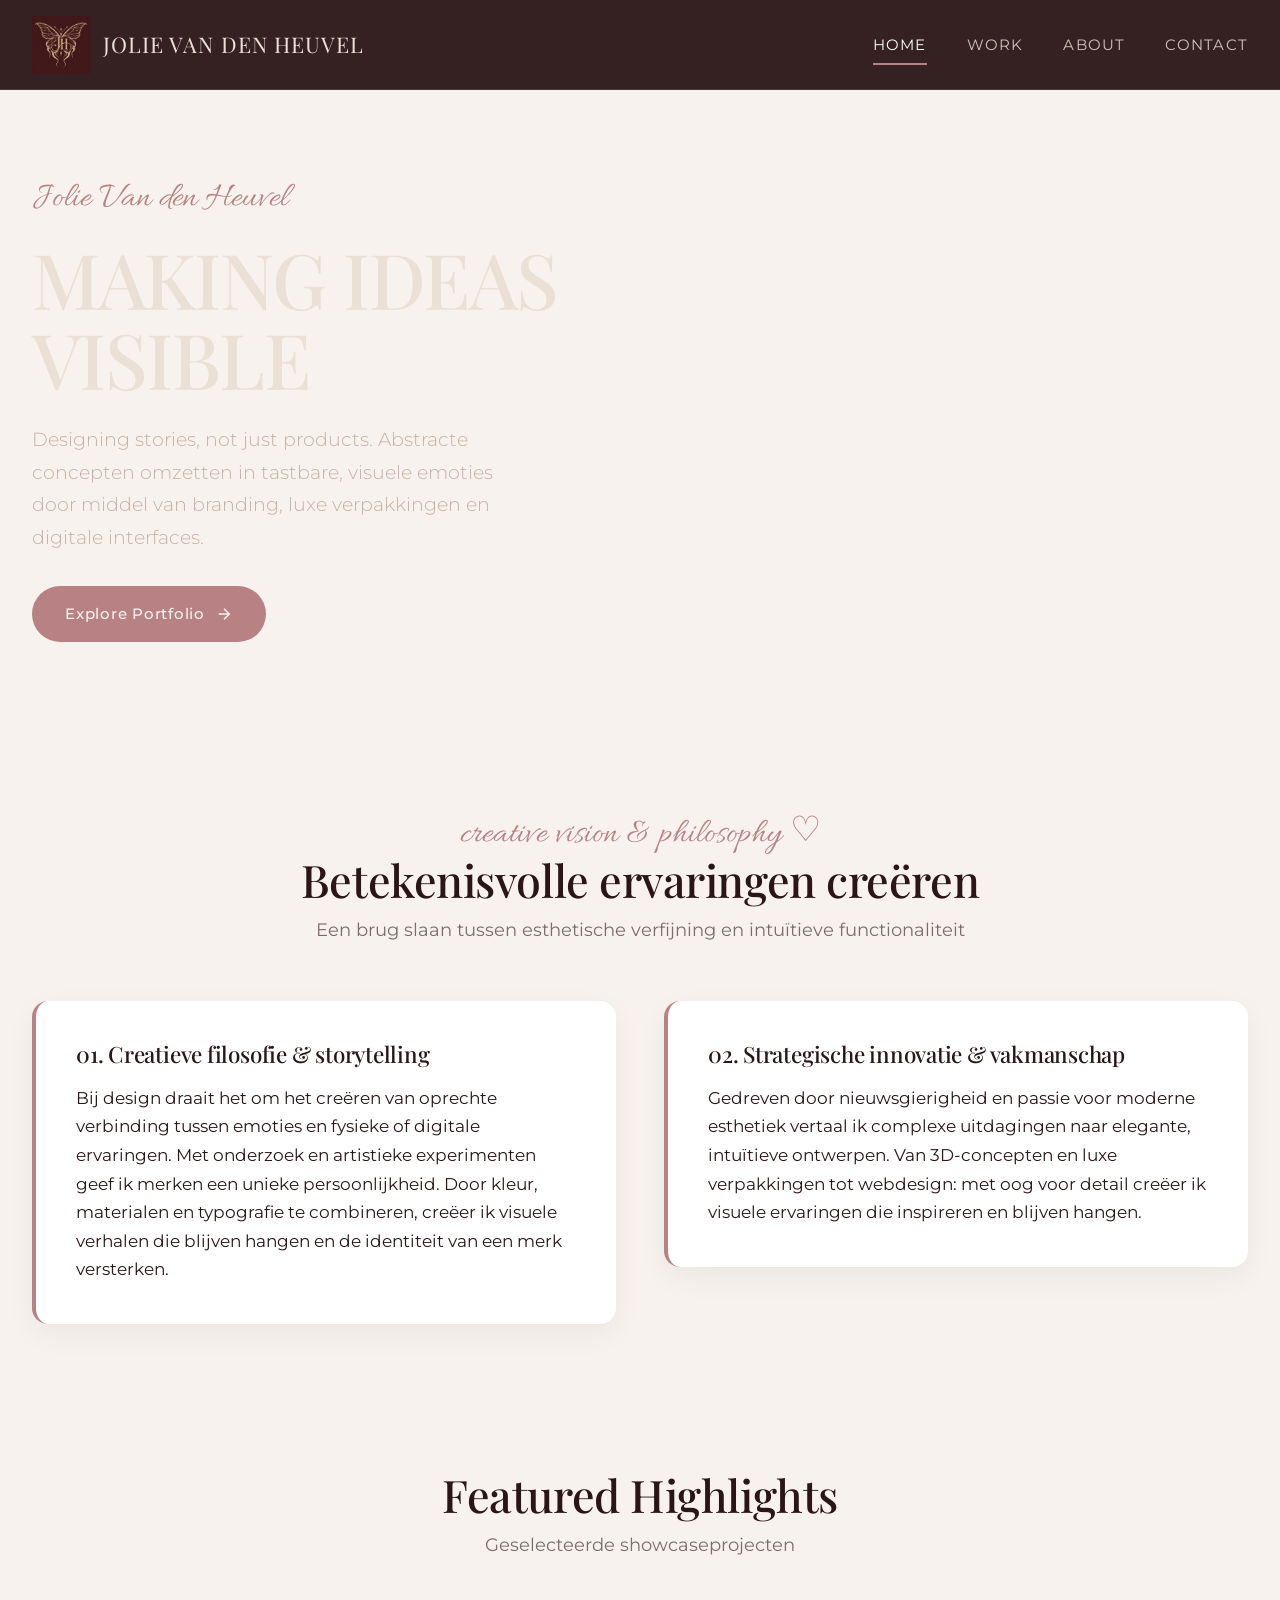
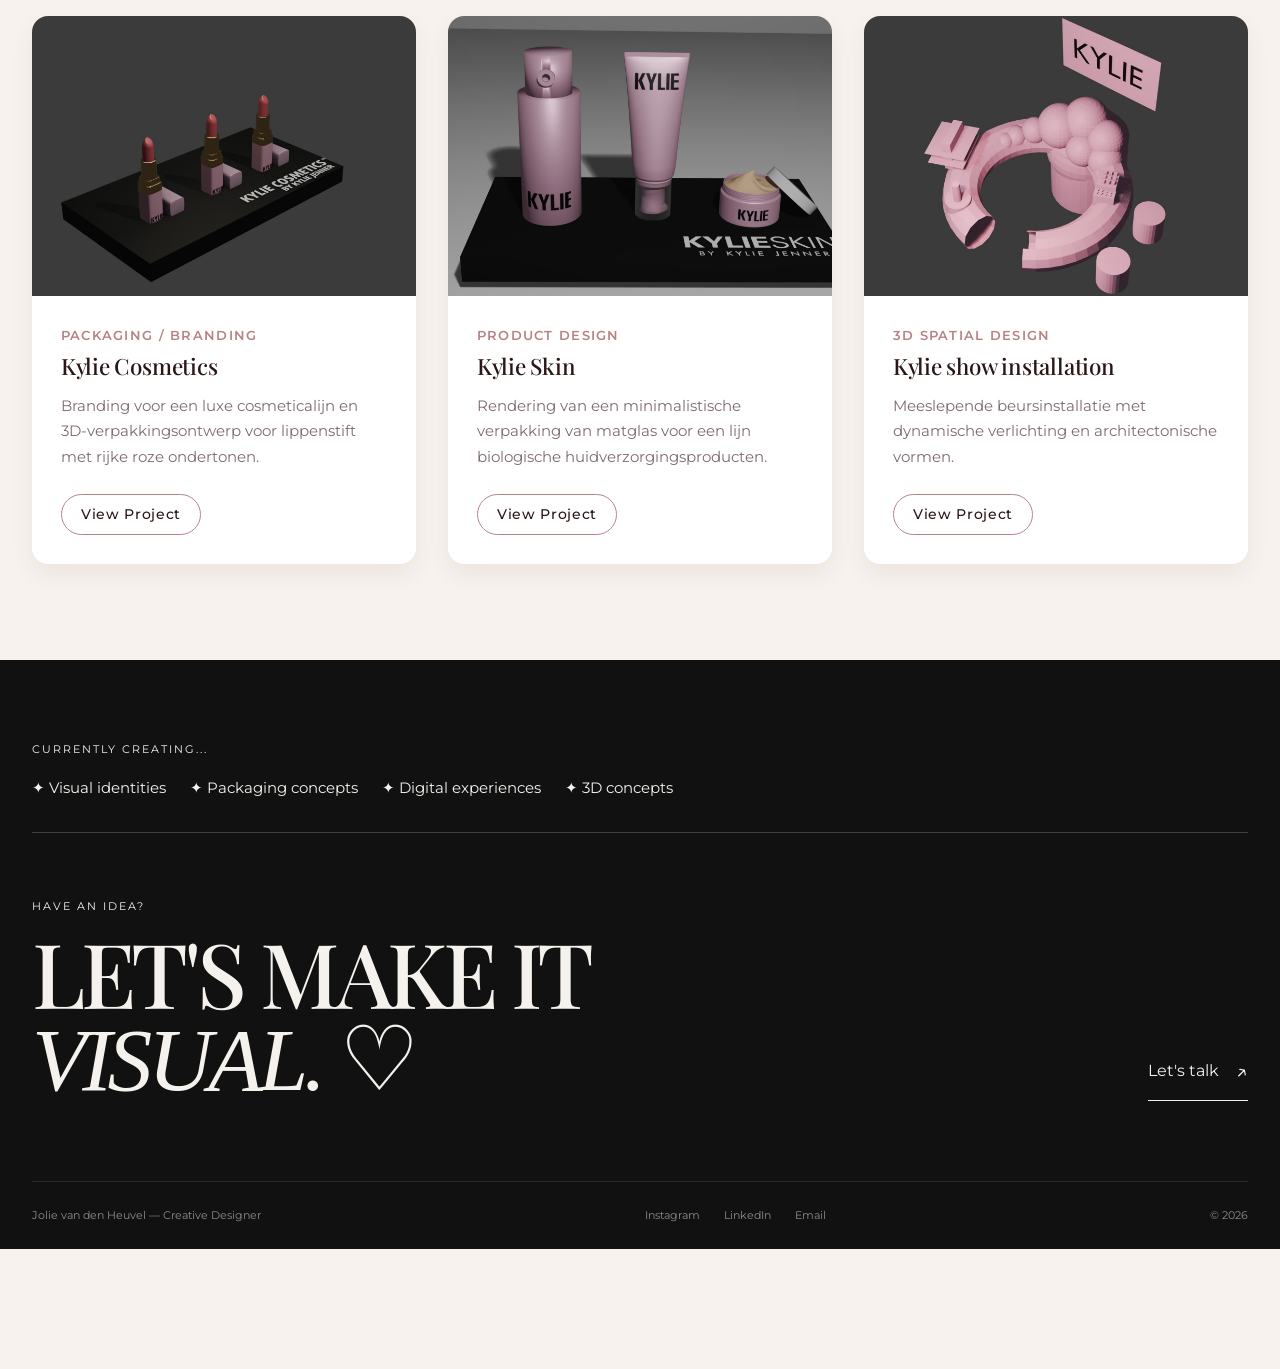
==== index.html @ 64011f7a "Add files via upload" ====
<!DOCTYPE html>
<html lang="en">
<head>
  <meta charset="UTF-8">
  <meta name="viewport" content="width=device-width, initial-scale=1.0">
  <title>Jolie Van den Heuvel | Creative Designer</title>
  <meta name="description" content="Portfolio of Jolie Van den Heuvel - Creative Designer specializing in brand identity, packaging design, and digital experiences.">
  <link rel="stylesheet" href="styles.css">
</head>
<body>

  <!-- PROMINENT HEADER WITH LOGO.PNG (All Pages) -->
  <header class="site-header" id="header">
    <div class="container header-inner">
      <a href="index.html" class="brand-logo" title="Jolie Van den Heuvel Logo">
        <img src="logo.new.jpg" alt="Jolie Van den Heuvel Logo">
        <span class="brand-title">Jolie van den Heuvel</span>
      </a>

      <nav class="main-nav" aria-label="Main Navigation">
        <a href="index.html" class="nav-link active">Home</a>
        <a href="work.html" class="nav-link">Work</a>
        <a href="about.html" class="nav-link">About</a>
        <a href="contact.html" class="nav-link">Contact</a>
      </nav>

      <button class="mobile-toggle" id="mobileToggle" aria-label="Toggle Mobile Menu">
        <div class="hamburger-icon">
          <span class="hamburger-bar"></span>
          <span class="hamburger-bar"></span>
          <span class="hamburger-bar"></span>
        </div>
      </button>
    </div>
  </header>

  <!-- MOBILE MENU DRAWER OVERLAY (Wireframe 08) -->
  <div class="mobile-menu-overlay" id="mobileOverlay">
    <button class="mobile-close-btn" id="mobileCloseBtn" aria-label="Close menu">&times;</button>
    <div class="mobile-nav-links">
      <a href="index.html" class="mobile-nav-link active">Home</a>
      <a href="work.html" class="mobile-nav-link">Work</a>
      <a href="about.html" class="mobile-nav-link">About</a>
      <a href="contact.html" class="mobile-nav-link">Contact</a>
    </div>
    <div class="mobile-socials">
      <span>Instagram</span> • <span>Pinterest</span> • <span>LinkedIn</span>
    </div>
  </div>

  <!-- HERO SECTION (Wireframe 01) -->
  <section class="hero-dark">
    <div class="container hero-grid">
      <div class="hero-content">
        <span class="hero-eyebrow">Jolie Van den Heuvel</span>
        <!-- Hero Header requested by user: 'designing the future' -->
        <h1 class="hero-title">Making Ideas Visible</h1>
        <p class="hero-subtitle">Designing stories, not just products. Abstracte concepten omzetten in tastbare, visuele emoties door middel van branding, luxe verpakkingen en digitale interfaces.</p>
        <a href="work.html" class="btn btn-primary">
          Explore Portfolio
          <svg width="18" height="18" viewBox="0 0 24 24" fill="none" stroke="currentColor" stroke-width="2"><line x1="5" y1="12" x2="19" y2="12"></line><polyline points="12 5 19 12 12 19"></polyline></svg>
        </a>
      </div>
  </section>

  <!-- CONTENT SECTION: 2 PARAGRAPHS UNDER HERO SECTION (Explicit User Requirement) -->
  <section class="home-intro-section">
    <div class="container">
      <div class="section-header">
        <span class="script-accent">creative vision & philosophy ♡</span>
        <h2 class="section-title">Betekenisvolle ervaringen creëren</h2>
        <p class="section-subtitle">Een brug slaan tussen esthetische verfijning en intuïtieve functionaliteit</p>
      </div>

      <div class="intro-content-grid">
        <!-- Paragraph 1 -->
        <div class="paragraph-card pop-hover">
          <h3>01. Creatieve filosofie & storytelling</h3>
          <p>Bij design draait het om het creëren van oprechte verbinding tussen emoties en fysieke of digitale ervaringen. Met onderzoek en artistieke experimenten geef ik merken een unieke persoonlijkheid. Door kleur, materialen en typografie te combineren, creëer ik visuele verhalen die blijven hangen en de identiteit van een merk versterken.</p>
        </div>

        <!-- Paragraph 2 -->
        <div class="paragraph-card pop-hover">
          <h3>02. Strategische innovatie & vakmanschap</h3>
          <p>Gedreven door nieuwsgierigheid en passie voor moderne esthetiek vertaal ik complexe uitdagingen naar elegante, intuïtieve ontwerpen. Van 3D-concepten en luxe verpakkingen tot webdesign: met oog voor detail creëer ik visuele ervaringen die inspireren en blijven hangen.</p>
        </div>
      </div>
    </div>
  </section>

  <!-- FEATURED WORK PREVIEW GRID -->
  <section style="padding: 4rem 0 6rem 0; background: var(--bg-light);">
    <div class="container">
      <div class="section-header">
        <h2 class="section-title">Featured Highlights</h2>
        <p class="section-subtitle">Geselecteerde showcaseprojecten</p>
      </div>

      <div class="portfolio-grid">
        <!-- Card 1 -->
        <div class="work-card pop-hover">
          <div class="work-card-image">
            <img src="work1_main.jpg" alt="Kylie Cosmetics Lipstick Collection">
          </div>
          <div class="work-card-body">
            <span class="work-card-tag">Packaging / Branding</span>
            <h3 class="work-card-title">Kylie Cosmetics</h3>
            <p class="work-card-desc">Branding voor een luxe cosmeticalijn en 3D-verpakkingsontwerp voor lippenstift met rijke roze ondertonen.</p>
            <a href="work.html" class="btn btn-outline" style="align-self: flex-start; padding: 0.5rem 1.2rem; font-size: 0.85rem;">View Project</a>
          </div>
        </div>

        <!-- Card 2 -->
        <div class="work-card pop-hover">
          <div class="work-card-image">
            <img src="work1_skin.jpg" alt="Velvet Skincare Serum Container">
          </div>
          <div class="work-card-body">
            <span class="work-card-tag">Product Design</span>
            <h3 class="work-card-title">Kylie Skin </h3>
            <p class="work-card-desc">Rendering van een minimalistische verpakking van matglas voor een lijn biologische huidverzorgingsproducten.</p>
            <a href="work.html" class="btn btn-outline" style="align-self: flex-start; padding: 0.5rem 1.2rem; font-size: 0.85rem;">View Project</a>
          </div>
        </div>

        <!-- Card 3 -->
        <div class="work-card pop-hover">
          <div class="work-card-image">
            <img src="work1_stand.jpg" alt="Exhibition Concept Design">
          </div>
          <div class="work-card-body">
            <span class="work-card-tag">3D Spatial Design</span>
            <h3 class="work-card-title">Kylie show installation</h3>
            <p class="work-card-desc">Meeslepende beursinstallatie met dynamische verlichting en architectonische vormen.</p>
            <a href="work.html" class="btn btn-outline" style="align-self: flex-start; padding: 0.5rem 1.2rem; font-size: 0.85rem;">View Project</a>
          </div>
        </div>
      </div>
    </div>
  </section>

  <!-- CREATIVE FOOTER --> <footer class="creative-footer"> <div class="container"> <div class="footer-creating"> <span class="footer-small-label">CURRENTLY CREATING...</span> <div class="creating-items"> <span>✦ Visual identities</span> <span>✦ Packaging concepts</span> <span>✦ Digital experiences</span> <span>✦ 3D concepts</span> </div> </div> <div class="footer-contact"> <div> <span class="footer-small-label">HAVE AN IDEA?</span> <h2>LET'S MAKE IT<br><em>VISUAL.</em> ♡</h2> </div> <a href="contact.html" class="footer-arrow"> Let's talk <span>↗</span> </a> </div> <div class="footer-bottom"> <span>Jolie van den Heuvel — Creative Designer</span> <div class="footer-socials"> <a href="#">Instagram</a> <a href="#">LinkedIn</a> <a href="mailto:yourmail@example.com">Email</a> </div> <span>© 2026</span> </div> </div> </footer>
      </div>
    </div>
  </footer>

  <script src="script.js"></script>
</body>
</html>
---- styles.css ----
/* ==========================================================================
   JOLIE VAN DEN HEUVEL - PORTFOLIO DESIGN SYSTEM
   Complementary color scheme inspired by logo.png and design wireframes
   ========================================================================== */

@import url('https://fonts.googleapis.com/css2?family=Playfair+Display:ital,wght@0,400..900;1,400..900&family=Montserrat:ital,wght@0,300..800;1,300..800&family=Allura&family=Cormorant+Garamond:ital,wght@0,400;0,600;1,400&display=swap');

:root {
  /* Color Palette derived from logo.png & wireframes */
  --bg-dark: #2B1617;          /* Deep Burgundy / Wine */
  --bg-dark-surface: #381C1E;  /* Warm Dark Surface */
  --bg-light: #F7F2ED;         /* Warm Off-White / Sand */
  --bg-card: #EAE0D5;          /* Warm Champagne Beige */
  --accent-rose: #B88285;      /* Soft Dusty Rose */
  --accent-taupe: #C9B0A2;     /* Warm Taupe */
  --accent-gold: #D4AF37;      /* Subtle Gold Accent */
  
  --text-dark: #2B1617;
  --text-light: #F7F2ED;
  --text-muted: #7E6B6D;
  --text-cream: #EAE0D5;
  
  /* Typography */
  --font-heading: 'Kaoly', 'Playfair Display', 'Cormorant Garamond', serif;
  --font-body: 'Montserrat', sans-serif;
  --font-script: 'Allura', cursive;
  
  /* Layout & Spacing */
  --header-height: 90px;
  --footer-height: 90px;
  --container-width: 1280px;
  --radius-sm: 8px;
  --radius-md: 16px;
  --radius-lg: 24px;
  
  /* Animation */
  --ease-out: cubic-bezier(0.16, 1, 0.3, 1);
  --transition-fast: 0.25s var(--ease-out);
  --transition-slow: 0.5s var(--ease-out);
}

/* Base Resets */
*, *::before, *::after {
  box-sizing: border-box;
  margin: 0;
  padding: 0;
}

html {
  scroll-behavior: smooth;
  font-size: 16px;
  -webkit-text-size-adjust: 100%;
}

body {
  font-family: var(--font-body);
  background-color: var(--bg-light);
  color: var(--text-dark);
  line-height: 1.7;
  min-height: 100vh;
  display: flex;
  flex-direction: column;
  padding-bottom: 120px; /* Clearance for fixed footer */
  overflow-x: hidden;
  -webkit-font-smoothing: antialiased;
}

/* Custom Selection */
::selection {
  background-color: var(--accent-rose);
  color: var(--text-light);
}

a {
  color: inherit;
  text-decoration: none;
  transition: color var(--transition-fast);
}

img {
  max-width: 100%;
  height: auto;
  display: block;
}

/* Utility Containers */
.container {
  width: 100%;
  max-width: var(--container-width);
  margin: 0 auto;
  padding: 0 2rem;
}

/* Typography Helpers */
h1, h2, h3, h4, .font-heading {
  font-family: var(--font-heading);
  font-weight: 500;
  line-height: 1.2;
  letter-spacing: -0.01em;
}

.script-accent {
  font-family: var(--font-script);
  font-size: 2.2rem;
  color: var(--accent-rose);
  line-height: 1;
  display: inline-block;
}

/* Hover Effect: Image slowly and slightly pops up */
.pop-hover {
  transition: transform var(--transition-slow), box-shadow var(--transition-slow), filter var(--transition-slow);
  will-change: transform, box-shadow;
  border-radius: var(--radius-sm);
  overflow: hidden;
}

.pop-hover:hover {
  transform: translateY(-8px) scale(1.02);
  box-shadow: 0 20px 40px rgba(43, 22, 23, 0.18);
  z-index: 2;
}

/* ==========================================================================
   HEADER & NAVIGATION
   ========================================================================== */
.site-header {
  position: sticky;
  top: 0;
  left: 0;
  width: 100%;
  height: var(--header-height);
  background: rgba(43, 22, 23, 0.95);
  backdrop-filter: blur(12px);
  -webkit-backdrop-filter: blur(12px);
  z-index: 900;
  border-bottom: 1px solid rgba(234, 224, 213, 0.12);
  display: flex;
  align-items: center;
}

.header-inner {
  display: flex;
  align-items: center;
  justify-content: space-between;
  width: 100%;
}

/* Prominent Logo Header */
.brand-logo {
  display: flex;
  align-items: center;
  gap: 0.8rem;
}

.brand-logo img {
  height: 58px;
  width: auto;
  object-fit: contain;
  transition: transform var(--transition-fast);
}

.brand-logo:hover img {
  transform: scale(1.05);
}

.brand-title {
  color: var(--text-cream);
  font-family: var(--font-heading);
  font-size: 1.35rem;
  letter-spacing: 0.05em;
  text-transform: uppercase;
}

/* Main Navigation */
.main-nav {
  display: flex;
  align-items: center;
  gap: 2.5rem;
}

.nav-link {
  color: var(--text-cream);
  font-size: 0.95rem;
  font-weight: 400;
  letter-spacing: 0.08em;
  text-transform: uppercase;
  position: relative;
  padding: 0.5rem 0;
  opacity: 0.85;
}

.nav-link::after {
  content: '';
  position: absolute;
  bottom: 0;
  left: 0;
  width: 0%;
  height: 2px;
  background-color: var(--accent-rose);
  transition: width var(--transition-fast);
}

.nav-link:hover, .nav-link.active {
  opacity: 1;
  color: #ffffff;
}

.nav-link:hover::after, .nav-link.active::after {
  width: 100%;
}

/* Mobile Hamburger Toggle */
.mobile-toggle {
  display: none;
  background: none;
  border: none;
  cursor: pointer;
  padding: 0.5rem;
  z-index: 950;
}

.hamburger-icon {
  width: 28px;
  height: 20px;
  position: relative;
  display: flex;
  flex-direction: column;
  justify-content: space-between;
}

.hamburger-bar {
  width: 100%;
  height: 2px;
  background-color: var(--text-cream);
  transition: transform var(--transition-fast), opacity var(--transition-fast);
}

/* Fullscreen Mobile Drawer Menu (Wireframe 08) */
.mobile-menu-overlay {
  position: fixed;
  top: 0;
  left: 0;
  width: 100vw;
  height: 100vh;
  background-color: var(--bg-dark);
  z-index: 940;
  display: flex;
  flex-direction: column;
  justify-content: center;
  align-items: center;
  opacity: 0;
  pointer-events: none;
  transition: opacity var(--transition-slow);
}

.mobile-menu-overlay.open {
  opacity: 1;
  pointer-events: auto;
}

.mobile-nav-links {
  display: flex;
  flex-direction: column;
  align-items: center;
  gap: 2rem;
  margin-bottom: 3rem;
}

.mobile-nav-link {
  font-family: var(--font-heading);
  font-size: 2.2rem;
  color: var(--text-cream);
  text-transform: capitalize;
  transition: color var(--transition-fast);
}

.mobile-nav-link:hover, .mobile-nav-link.active {
  color: var(--accent-rose);
}

.mobile-socials {
  display: flex;
  gap: 1.5rem;
  color: var(--accent-taupe);
  font-size: 1.2rem;
}

.mobile-close-btn {
  position: absolute;
  top: 2rem;
  right: 2rem;
  color: var(--text-cream);
  font-size: 2rem;
  background: none;
  border: none;
  cursor: pointer;
}

/* ================================
   CREATIVE FOOTER
================================ */

.creative-footer {
  background: #111111;
  color: #f5f2ed;
  padding: 5rem 0 1.5rem;
  position: relative;
  overflow: hidden;
}

/* Currently creating */

.footer-creating {
  border-bottom: 1px solid rgba(255,255,255,0.2);
  padding-bottom: 2rem;
  margin-bottom: 4rem;
}

.footer-small-label {
  display: block;
  font-size: 0.7rem;
  letter-spacing: 0.18em;
  text-transform: uppercase;
  opacity: 1;
  margin-bottom: 1rem;
  transition: opacity 0.4s ease;
}

.creating-items {
  display: flex;
  flex-wrap: wrap;
  gap: 1.5rem;
  font-size: 0.95rem;
}

.creating-items span {
  transition: transform 0.3s ease;
}

.creating-items span:hover {
  transform: translateY(-4px);
}

/* Main contact */

.footer-contact {
  display: flex;
  justify-content: space-between;
  align-items: flex-end;
  gap: 3rem;
  padding-bottom: 5rem;
}

.footer-contact h2 {
  font-size: clamp(3rem, 7vw, 7rem);
  line-height: 0.9;
  font-weight: 500;
  letter-spacing: -0.05em;
  margin: 0;
}

.footer-contact h2 em {
  font-family: Georgia, serif;
  font-weight: 400;
}

/* Let's talk button */

.footer-arrow {
  display: flex;
  align-items: center;
  gap: 1rem;
  color: #f5f2ed;
  text-decoration: none;
  font-size: 1rem;
  border-bottom: 1px solid #f5f2ed;
  padding-bottom: 0.6rem;
  transition: gap 0.3s ease;
}

.footer-arrow span {
  font-size: 1.4rem;
}

.footer-arrow:hover {
  gap: 1.5rem;
}

/* Bottom information */

.footer-bottom {
  border-top: 1px solid rgba(255,255,255,0.2);
  padding-top: 1.5rem;

  display: flex;
  justify-content: space-between;
  align-items: center;
  gap: 2rem;

  font-size: 0.7rem;
  opacity: 0.55;
}

.footer-socials {
  display: flex;
  gap: 1.5rem;
}

.footer-socials a {
  color: #f5f2ed;
  text-decoration: none;
  transition: opacity 0.2s ease;
}

.footer-socials a:hover {
  opacity: 0.6;
}

/* Mobile */

@media (max-width: 700px) {

  .creative-footer {
    padding: 3.5rem 0 1.5rem;
  }

  .creating-items {
    flex-direction: column;
    gap: 0.7rem;
  }

  .footer-contact {
    flex-direction: column;
    align-items: flex-start;
    padding-bottom: 3.5rem;
  }

  .footer-contact h2 {
    font-size: 3.5rem;
  }

  .footer-bottom {
    flex-direction: column;
    align-items: flex-start;
    gap: 1rem;
  }
}

/* ==========================================================================
   PAGE SECTIONS & COMPONENTS
   ========================================================================== */

/* Hero Section (Home Page Wireframe 01) */
.hero-dark {
  background-image: url('background\ hero.png');
  background-size: cover;
  background-position: center;
  background-repeat: no-repeat;
  color: var(--text-light);
  padding: 5rem 0 6rem 0;
  position: relative;
  overflow: hidden;
}

.hero-grid {
  display: grid;
  grid-template-columns: 1.2fr 1fr;
  gap: 4rem;
  align-items: center;
}

.hero-content {
  display: flex;
  flex-direction: column;
  align-items: flex-start;
}

.hero-eyebrow {
  font-family: var(--font-script);
  font-size: 2.2rem;
  color: var(--accent-rose);
  margin-bottom: 0.5rem;
}

/* Header for hero section strictly requested: 'designing the future' */
.hero-title {
  font-size: clamp(3.2rem, 6vw, 5.5rem);
  color: var(--text-cream);
  line-height: 1.05;
  margin-bottom: 1.5rem;
  text-transform: uppercase;
  letter-spacing: -0.02em;
}

.hero-subtitle {
  font-size: 1.2rem;
  color: var(--accent-taupe);
  font-weight: 300;
  margin-bottom: 2rem;
  max-width: 500px;
}

.hero-image-wrapper {
  position: relative;
  border-radius: var(--radius-md);
  overflow: hidden;
  box-shadow: 0 30px 60px rgba(0, 0, 0, 0.4);
}

.hero-image-wrapper img {
  width: 100%;
  height: 520px;
  object-fit: cover;
}

/* Main Content Section (Home Page 2 Paragraphs) */
.home-intro-section {
  padding: 5rem 0;
  background-color: var(--bg-light);
}

.intro-content-grid {
  display: grid;
  grid-template-columns: 1fr 1fr;
  gap: 3rem;
  align-items: start;
}

.paragraph-card {
  background-color: #ffffff;
  padding: 2.5rem;
  border-radius: var(--radius-md);
  box-shadow: 0 10px 30px rgba(43, 22, 23, 0.05);
  border-left: 4px solid var(--accent-rose);
  font-size: 1.05rem;
  color: var(--text-dark);
}

.paragraph-card h3 {
  font-size: 1.4rem;
  margin-bottom: 1rem;
  color: var(--bg-dark);
}

/* Featured Works Showcase Grid */
.section-header {
  text-align: center;
  margin-bottom: 3.5rem;
}

.section-title {
  font-size: 2.8rem;
  color: var(--bg-dark);
  margin-bottom: 0.5rem;
}

.section-subtitle {
  color: var(--text-muted);
  font-size: 1.1rem;
}

.portfolio-grid {
  display: grid;
  grid-template-columns: repeat(auto-fill, minmax(340px, 1fr));
  gap: 2rem;
}

.work-card {
  background: #ffffff;
  border-radius: var(--radius-md);
  overflow: hidden;
  box-shadow: 0 10px 25px rgba(43, 22, 23, 0.06);
  display: flex;
  flex-direction: column;
  height: 100%;
}

.work-card-image {
  position: relative;
  height: 280px;
  overflow: hidden;
  background-color: var(--bg-card);
}

.work-card-image img {
  width: 100%;
  height: 100%;
  object-fit: cover;
}

.work-card-body {
  padding: 1.8rem;
  display: flex;
  flex-direction: column;
  flex-grow: 1;
}

.work-card-tag {
  font-size: 0.8rem;
  text-transform: uppercase;
  letter-spacing: 0.1em;
  color: var(--accent-rose);
  font-weight: 600;
  margin-bottom: 0.4rem;
}

.work-card-title {
  font-size: 1.4rem;
  color: var(--bg-dark);
  margin-bottom: 0.8rem;
}

.work-card-desc {
  font-size: 0.95rem;
  color: var(--text-muted);
  margin-bottom: 1.5rem;
}

/* Buttons */
.btn {
  display: inline-flex;
  align-items: center;
  justify-content: center;
  gap: 0.6rem;
  padding: 0.9rem 2rem;
  border-radius: 50px;
  font-size: 0.95rem;
  font-weight: 500;
  letter-spacing: 0.05em;
  cursor: pointer;
  transition: all var(--transition-fast);
  border: 1px solid transparent;
}

.btn-primary {
  background-color: var(--accent-rose);
  color: var(--text-light);
}

.btn-primary:hover {
  background-color: #a46d70;
  transform: translateY(-2px);
  box-shadow: 0 8px 20px rgba(184, 130, 133, 0.35);
}

.btn-outline {
  border-color: var(--accent-rose);
  color: var(--bg-dark);
  background: transparent;
}

.btn-outline:hover {
  background-color: var(--accent-rose);
  color: var(--text-light);
}

/* =========================================
   PROJECT CASE STUDY — MODAL
========================================= */

.project-modal-backdrop {
  position: fixed;
  inset: 0;
  z-index: 9999;

  background: rgba(20, 18, 18, 0.72);
  backdrop-filter: blur(8px);
  -webkit-backdrop-filter: blur(8px);

  overflow-y: auto;
  padding: 35px;

  opacity: 0;
  visibility: hidden;
  pointer-events: none;

  transition: opacity 0.4s ease, visibility 0.4s ease;
}

.project-modal-backdrop.active {
  opacity: 1;
  visibility: visible;
  pointer-events: auto;
}


/* =========================================
   PROJECT CASE STUDY
========================================= */

.project-case-study {
  position: relative;
  width: min(1150px, 100%);
  margin: 0 auto;

  background: #F7F2ED;
  color: #171717;

  overflow: hidden;

  box-shadow: 0 30px 100px rgba(0, 0, 0, 0.25);
}

/* =========================================
   CLOSE BUTTON
========================================= */

.project-modal-close {
  position: fixed;
  top: 25px;
  right: 30px;

  width: 48px;
  height: 48px;

  border: 1px solid rgba(255, 255, 255, 0.5);
  border-radius: 50%;

  background: rgba(255, 255, 255, 0.95);
  color: #171717;

  font-size: 28px;
  font-weight: 300;
  line-height: 1;

  display: flex;
  align-items: center;
  justify-content: center;

  cursor: pointer;
  z-index: 10001;

  transition:
    transform 0.3s ease,
    background 0.3s ease,
    color 0.3s ease;
}

.project-modal-close:hover {
  transform: rotate(90deg);
  background: #171717;
  color: #ffffff;
}


/* =========================================
   HEADER
========================================= */

.case-study-header {
  padding: 100px 90px 70px;
  max-width: 900px;
}

.modal-subtitle,
.case-study-label {
  display: block;
  font-size: 0.68rem;
  letter-spacing: 0.22em;
  text-transform: uppercase;
  color: #777;
  margin-bottom: 18px;
}

.case-study-header h2 {
  margin: 0;
  font-size: clamp(4rem, 8vw, 7rem);
  font-weight: 400;
  letter-spacing: -0.055em;
  line-height: 0.9;
}

.case-study-intro {
  max-width: 620px;
  margin-top: 35px;

  font-size: 1.05rem;
  line-height: 1.75;
  color: #555;
}

.case-study-intro p:nth-of-type(2) {
  margin-top: 20px;
}



/* =========================================
   HERO IMAGE — VOLLEDIG ZICHTBAAR
========================================= */

.case-study-hero {
  width: 100%;
  padding: 0 90px;
  margin: 0 0 110px;
  background: #ffffff;
}

.case-study-hero img {
  width: 100%;
  max-width: 850px;
  height: auto;
  display: block;
  margin: 0 auto;
  object-fit: contain;
  aspect-ratio: auto;
}


/* =========================================
   TEXT SECTION
========================================= */

.case-study-section {
  padding: 110px 90px;
}

.case-study-text {
  max-width: 720px;
}

.case-study-text.narrow {
  max-width: 620px;
  margin: 0;
}

.case-study-section h3 {
  margin: 15px 0 30px;

  font-size: clamp(2.2rem, 4vw, 4rem);
  font-weight: 400;

  letter-spacing: -0.035em;
  line-height: 1.05;
}

.case-study-section p {
  margin: 0 0 20px;
  max-width: 650px;

  font-size: 1rem;
  line-height: 1.85;

  color: #555;
}


/* =========================================
   TWO COLUMN TEXT
========================================= */

.split-section {
  display: grid;
  grid-template-columns: 0.8fr 1.2fr;
  gap: 100px;

  border-top: 1px solid #ddd;
  border-bottom: 1px solid #ddd;
}


/* =========================================
   IMAGE GRID
========================================= */

.case-study-images {
  display: grid;
  gap: 18px;
  padding: 0 50px;
}

.case-study-images img {
  width: 100%;
  display: block;

  object-fit: cover;

  transition: transform 0.5s ease;
}

.case-study-images img:hover {
  transform: scale(1.015);
}

.two-images {
  grid-template-columns: 1fr 1fr;
}

.three-images {
  grid-template-columns: repeat(3, 1fr);
}


/* =========================================
   FULL WIDTH IMAGE
========================================= */

.case-study-full-image {
  margin-top: 100px;
}

.case-study-full-image img {
  width: 100%;
  display: block;
}


/* =========================================
   FINAL SECTION
========================================= */

.final-section {
  padding: 110px 90px 110px;
  text-align: left;
  border-top: 1px solid #ddd;
}

.final-section .case-study-label,
.final-section h3,
.final-section p {
  max-width: 650px;
}

.final-section h3 {
  margin: 15px 0 30px;
}

.final-section p {
  margin: 0 0 20px;
}
.final-section .btn {
  display: inline-flex;
  align-items: center;
  padding: 15px 28px;
  margin-top: 50px;
  text-decoration: none;
  transition: transform 0.3s ease;
}

.final-section .btn:hover {
  transform: translateY(-3px);
}


/* =========================================
   CASE STUDY MOBILE
========================================= */

@media (max-width: 700px) {

  .project-modal-backdrop {
    padding: 12px;
  }

  .project-case-study {
    width: 100%;
  }

  .project-modal-close {
    top: 15px;
    right: 15px;

    width: 42px;
    height: 42px;

    font-size: 28px;
  }

  .case-study-header {
    padding: 80px 25px 50px;
  }

  .case-study-header h2 {
    font-size: 3.5rem;
  }

  .case-study-hero {
    padding: 0;
    margin-bottom: 60px;
  }

  .case-study-hero img {
    width: 100%;
    max-width: 100%;
    height: auto;
    display: block;

    object-fit: contain;
    aspect-ratio: auto;
  }

  .case-study-section {
    padding: 70px 25px;
  }

  .split-section {
    grid-template-columns: 1fr;
    gap: 35px;
  }

  .case-study-images {
    padding: 0 20px;
  }

  .two-images,
  .three-images {
    grid-template-columns: 1fr;
  }

  .final-section {
    padding: 100px 25px 140px;
    text-align: center;

    border-top: 1px solid #ddd;
  }
}

/* ==========================================================================
   ABOUT PAGE (Wireframe 02)
   ========================================================================== */
.about-hero {
  padding: 5rem 0;
  background-color: var(--bg-light);
}

.about-grid {
  display: grid;
  grid-template-columns: 1fr 1fr;
  gap: 4rem;
  align-items: center;
}

.about-text-col h1 {
  font-size: 3.5rem;
  color: var(--bg-dark);
  margin-bottom: 1.5rem;
}

.about-paragraph {
  font-size: 1.1rem;
  color: var(--text-dark);
  margin-bottom: 2rem;
  line-height: 1.8;
}

.about-image-col {
  position: relative;
}

.about-photo-card {
  position: relative;
  border-radius: var(--radius-md);
  overflow: hidden;
  background-color: #fff;
  padding: 1rem;
  box-shadow: 0 20px 40px rgba(43, 22, 23, 0.12);
}

.about-photo-card img {
  width: 100%;
  height: 480px;
  object-fit: cover;
  object-position: center bottom;
  border-radius: var(--radius-sm);
  object-position: center 30%;
}
.handwritten-tag {
  position: absolute;
  bottom: -20px;
  right: -20px;
  background: var(--bg-dark);
  color: var(--text-cream);
  padding: 1rem 1.8rem;
  border-radius: var(--radius-md);
  box-shadow: 0 10px 30px rgba(0, 0, 0, 0.3);
  transform: rotate(-3deg);
}

.handwritten-tag span {
  font-family: var(--font-script);
  font-size: 1.8rem;
  color: var(--accent-rose);
  display: block;
}

/* Skills Ticker Banner */
.ticker-wrap {
  width: 100%;
  background: var(--bg-dark);
  color: var(--text-cream);
  padding: 1.2rem 0;
  overflow: hidden;
  border-top: 1px solid rgba(234, 224, 213, 0.1);
  border-bottom: 1px solid rgba(234, 224, 213, 0.1);
  margin: 3rem 0;
}

.ticker {
  display: flex;
  gap: 3rem;
  white-space: nowrap;
  animation: marquee 25s linear infinite;
}

.ticker-item {
  font-family: var(--font-heading);
  font-size: 1.2rem;
  letter-spacing: 0.15em;
  text-transform: uppercase;
  color: var(--accent-taupe);
  display: flex;
  align-items: center;
  gap: 3rem;
}

.ticker-item::after {
  content: '★';
  color: var(--accent-rose);
  font-size: 0.9rem;
}

@keyframes marquee {
  0% { transform: translateX(0); }
  100% { transform: translateX(-50%); }
}

/* ==========================================================================
   WORK PAGE (Wireframe 03 & 04)
   ========================================================================== */
.work-page-header {
  padding: 4rem 0 2rem 0;
  text-align: center;
}

.work-page-header h1 {
  font-size: 3.8rem;
  color: var(--bg-dark);
  margin-bottom: 1rem;
}

.work-intro-paragraph {
  max-width: 750px;
  margin: 0 auto 2.5rem auto;
  font-size: 1.1rem;
  color: var(--text-muted);
}

/* Category Filter Tabs */
.filter-tabs {
  display: flex;
  justify-content: center;
  gap: 1rem;
  margin-bottom: 3.5rem;
  flex-wrap: wrap;
}

.filter-btn {
  padding: 0.6rem 1.6rem;
  border-radius: 30px;
  background: #ffffff;
  border: 1px solid var(--accent-taupe);
  color: var(--bg-dark);
  font-size: 0.9rem;
  font-weight: 500;
  cursor: pointer;
  transition: all var(--transition-fast);
}

.filter-btn:hover, .filter-btn.active {
  background: var(--bg-dark);
  color: var(--text-cream);
  border-color: var(--bg-dark);
}


/* ==========================================================================
   CONTACT PAGE (Wireframe 05)
   ========================================================================== */
.contact-hero {
  padding: 4rem 0 5rem 0;
  background-color: var(--bg-light);
}

.contact-grid {
  display: grid;
  grid-template-columns: 1.1fr 1fr;
  gap: 4rem;
  align-items: start;
}

.contact-info-col h1 {
  font-size: 3.5rem;
  color: var(--bg-dark);
  margin-bottom: 1rem;
  line-height: 1.15;
}

.contact-paragraph {
  font-size: 1.1rem;
  color: var(--text-muted);
  margin-bottom: 2.5rem;
}

.contact-meta-list {
  display: flex;
  flex-direction: column;
  gap: 1.2rem;
  margin-bottom: 3rem;
}

.contact-meta-item {
  display: flex;
  align-items: center;
  gap: 1rem;
  font-size: 1.05rem;
  color: var(--bg-dark);
}

.contact-meta-icon {
  width: 44px;
  height: 44px;
  border-radius: 50%;
  background: var(--bg-card);
  display: flex;
  align-items: center;
  justify-content: center;
  color: var(--bg-dark);
}

/* Contact Form */
.contact-form {
  background: #ffffff;
  padding: 2.5rem;
  border-radius: var(--radius-md);
  box-shadow: 0 15px 35px rgba(43, 22, 23, 0.08);
}

.form-group {
  margin-bottom: 1.5rem;
}

.form-label {
  display: block;
  font-size: 0.9rem;
  font-weight: 500;
  color: var(--bg-dark);
  margin-bottom: 0.5rem;
}

.form-input, .form-textarea {
  width: 100%;
  padding: 0.9rem 1.2rem;
  border-radius: var(--radius-sm);
  border: 1px solid #DED6CD;
  background-color: var(--bg-light);
  font-family: var(--font-body);
  font-size: 1rem;
  color: var(--text-dark);
  transition: border-color var(--transition-fast), box-shadow var(--transition-fast);
}

.form-input:focus, .form-textarea:focus {
  outline: none;
  border-color: var(--accent-rose);
  box-shadow: 0 0 0 3px rgba(184, 130, 133, 0.2);
}

.contact-image-card {
  position: relative;
  margin-top: 1.5rem;
  border-radius: var(--radius-md);
  overflow: hidden;
  box-shadow: 0 15px 35px rgba(43, 22, 23, 0.12);
}

.contact-image-card img {
  width: 100%;
  height: 480px;
  object-fit: cover;
  object-position: center bottom;
  border-radius: var(--radius-sm);
}


.contact-accent-note {
  position: absolute;
  bottom: 1.5rem;
  right: 1.5rem;
  background: rgba(43, 22, 23, 0.9);
  color: var(--accent-rose);
  padding: 0.8rem 1.4rem;
  border-radius: var(--radius-sm);
  font-family: var(--font-script);
  font-size: 1.8rem;
}
/* Scent Memory Letter: vier foto's naast elkaar */
.case-study-images.four-images {
  display: grid;
  grid-template-columns: repeat(4, minmax(0, 1fr));
  gap: 1rem;
  align-items: start;
}

.case-study-images.four-images img {
  display: block;
  width: 100%;
  height: auto;
  object-fit: cover;
  border-radius: 8px;
}

@media (max-width: 700px) {
  .case-study-images.four-images {
    grid-template-columns: repeat(2, minmax(0, 1fr));
  }
}
/* Alleen de Game Box-afbeelding */
.work-card:has(img[src="design1.PNG"]) .work-card-image {
  height: 280px;
}

.work-card:has(img[src="design1.PNG"]) .work-card-image img {
  object-fit: cover;
  object-position: center 80%;
}
/* ==========================================================================
   RESPONSIVE MEDIA QUERIES (Mobile Browser Safety)
   ========================================================================== */
@media (max-width: 992px) {
  .hero-grid, .about-grid, .intro-content-grid, .contact-grid, .modal-grid {
    grid-template-columns:
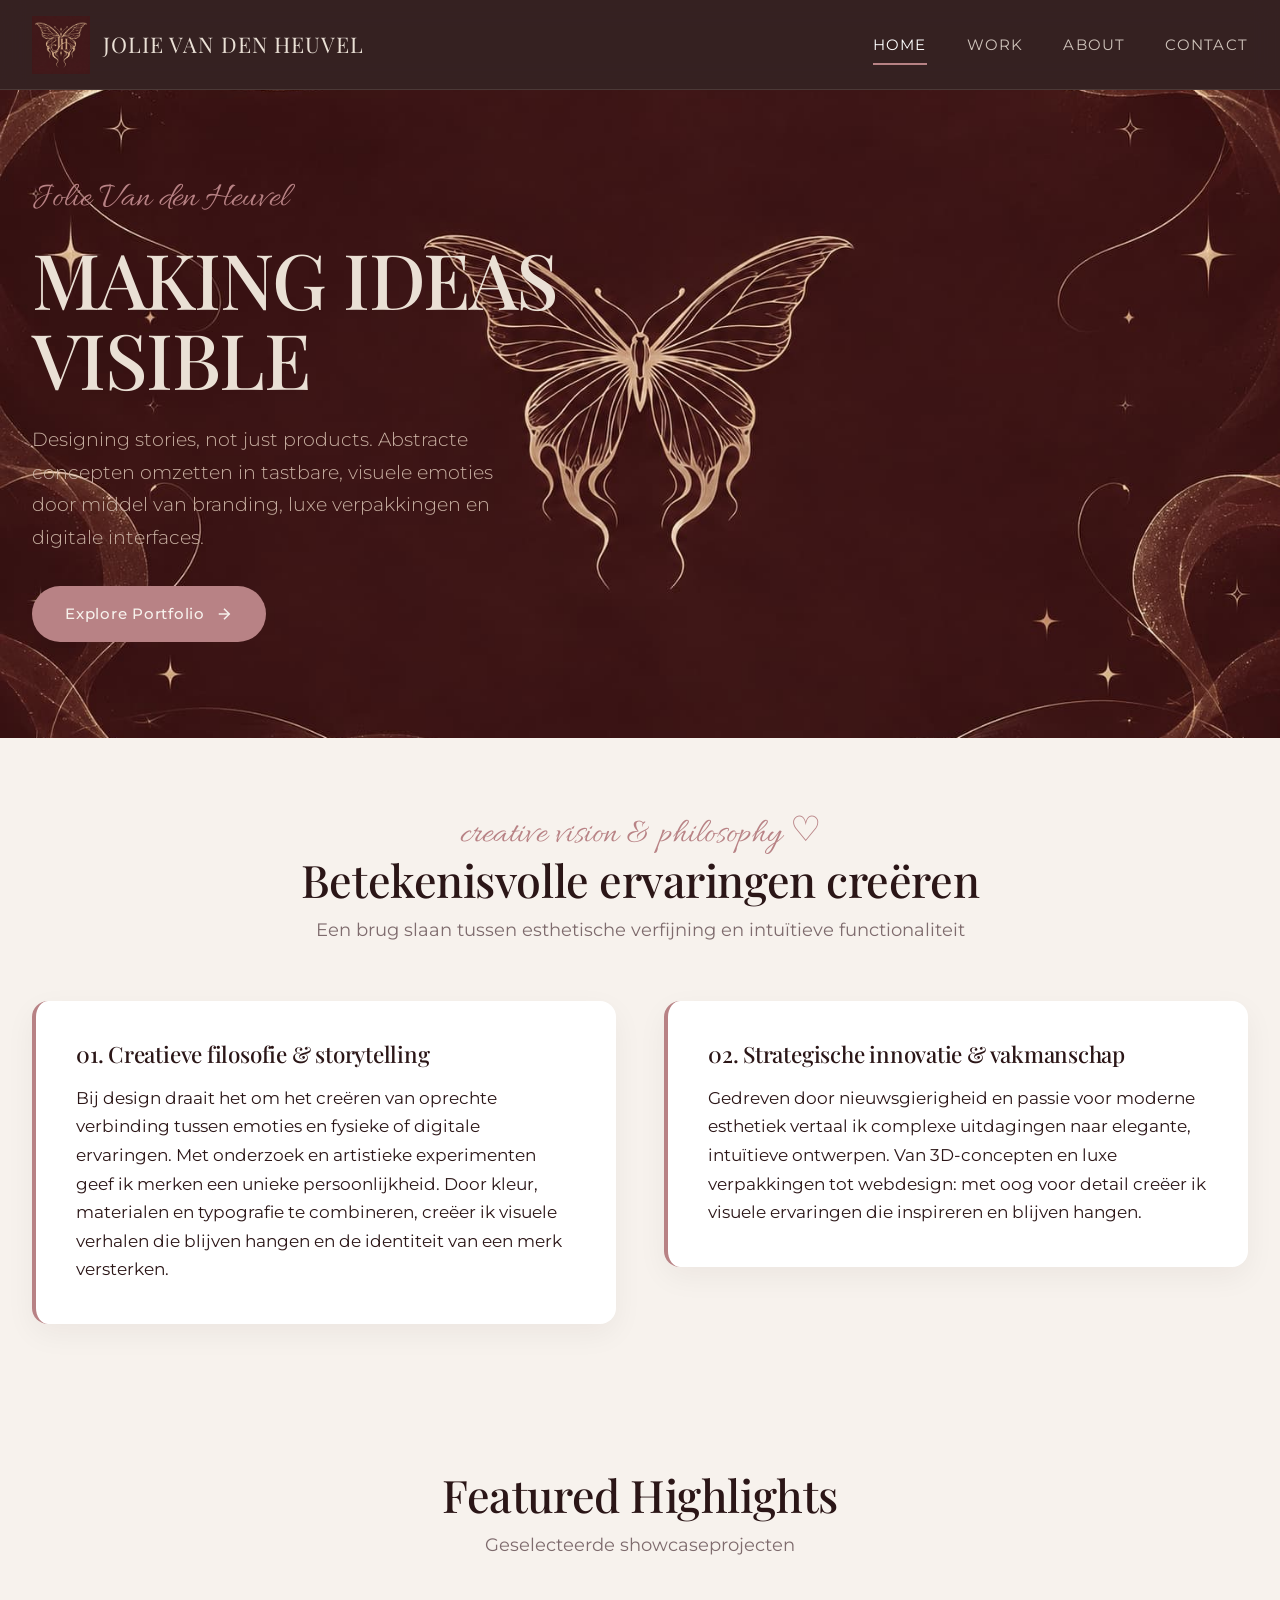
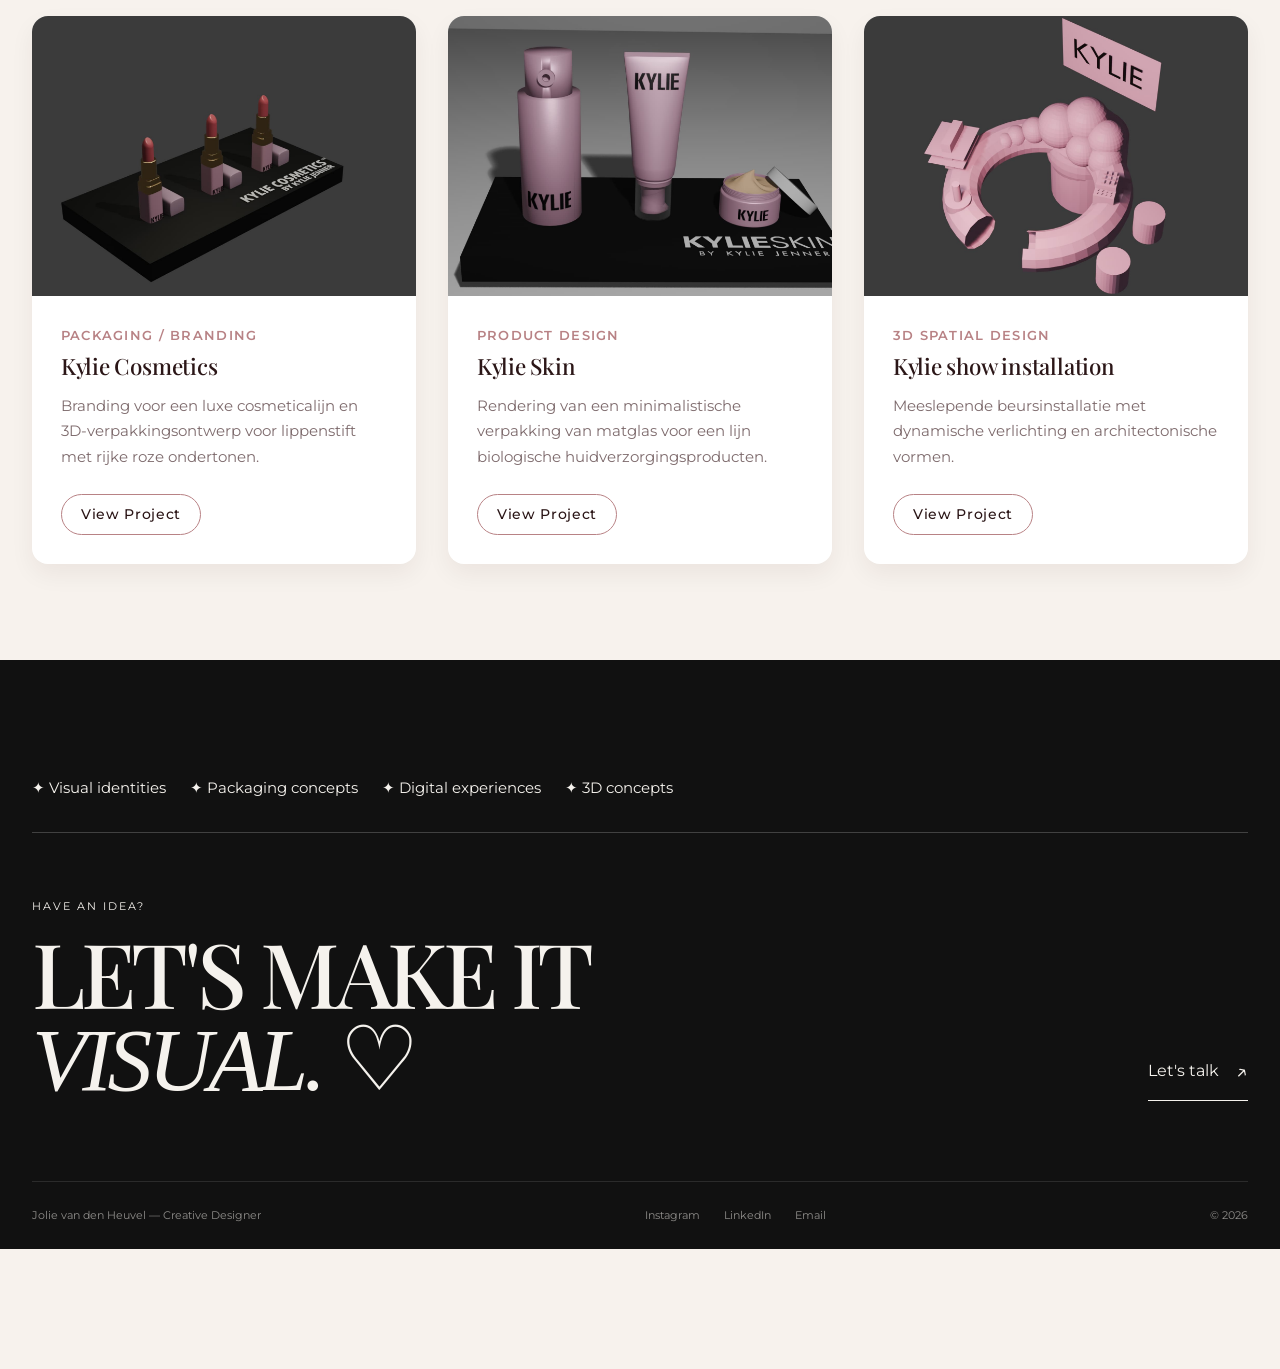
==== commit ff8d08e4: "Add files via upload" ====
--- a/index.html
+++ b/index.html
@@ -48,19 +48,22 @@
     </div>
   </div>
 
-  <!-- HERO SECTION (Wireframe 01) -->
+<!-- HERO SECTION (Wireframe 01) -->
   <section class="hero-dark">
     <div class="container hero-grid">
       <div class="hero-content">
         <span class="hero-eyebrow">Jolie Van den Heuvel</span>
-        <!-- Hero Header requested by user: 'designing the future' -->
         <h1 class="hero-title">Making Ideas Visible</h1>
         <p class="hero-subtitle">Designing stories, not just products. Abstracte concepten omzetten in tastbare, visuele emoties door middel van branding, luxe verpakkingen en digitale interfaces.</p>
         <a href="work.html" class="btn btn-primary">
           Explore Portfolio
-          <svg width="18" height="18" viewBox="0 0 24 24" fill="none" stroke="currentColor" stroke-width="2"><line x1="5" y1="12" x2="19" y2="12"></line><polyline points="12 5 19 12 12 19"></polyline></svg>
+          <svg width="18" height="18" viewBox="0 0 24 24" fill="none" stroke="currentColor" stroke-width="2">
+            <line x1="5" y1="12" x2="19" y2="12"></line>
+            <polyline points="12 5 19 12 12 19"></polyline>
+          </svg>
         </a>
       </div>
+    </div>
   </section>
 
   <!-- CONTENT SECTION: 2 PARAGRAPHS UNDER HERO SECTION (Explicit User Requirement) -->
--- a/styles.css
+++ b/styles.css
@@ -453,7 +453,7 @@
 
 /* Hero Section (Home Page Wireframe 01) */
 .hero-dark {
-  background-image: url('background\ hero.png');
+  background-image: url('background\ hero.jpg');
   background-size: cover;
   background-position: center;
   background-repeat: no-repeat;
@@ -1329,4 +1329,56 @@
    ========================================================================== */
 @media (max-width: 992px) {
   .hero-grid, .about-grid, .intro-content-grid, .contact-grid, .modal-grid {
-    grid-template-columns:+    grid-template-columns: 1fr;
+    gap: 2.5rem;
+  }
+
+  .main-nav {
+    display: none;
+  }
+
+  .mobile-toggle {
+    display: block;
+  }
+
+  .hero-title {
+    font-size: 3.2rem;
+  }
+
+  .about-text-col h1, .contact-info-col h1, .work-page-header h1 {
+    font-size: 2.8rem;
+  }
+
+  .fixed-footer {
+    padding: 0.8rem 0;
+  }
+
+  .footer-inner {
+    flex-direction: column;
+    align-items: center;
+    gap: 0.8rem;
+    text-align: center;
+  }
+}
+
+@media (max-width: 576px) {
+  .container {
+    padding: 0 1.2rem;
+  }
+
+  .brand-logo img {
+    height: 46px;
+  }
+
+  .hero-title {
+    font-size: 2.5rem;
+  }
+
+  .portfolio-grid {
+    grid-template-columns: 1fr;
+  }
+
+  .paragraph-card {
+    padding: 1.5rem;
+  }
+}
